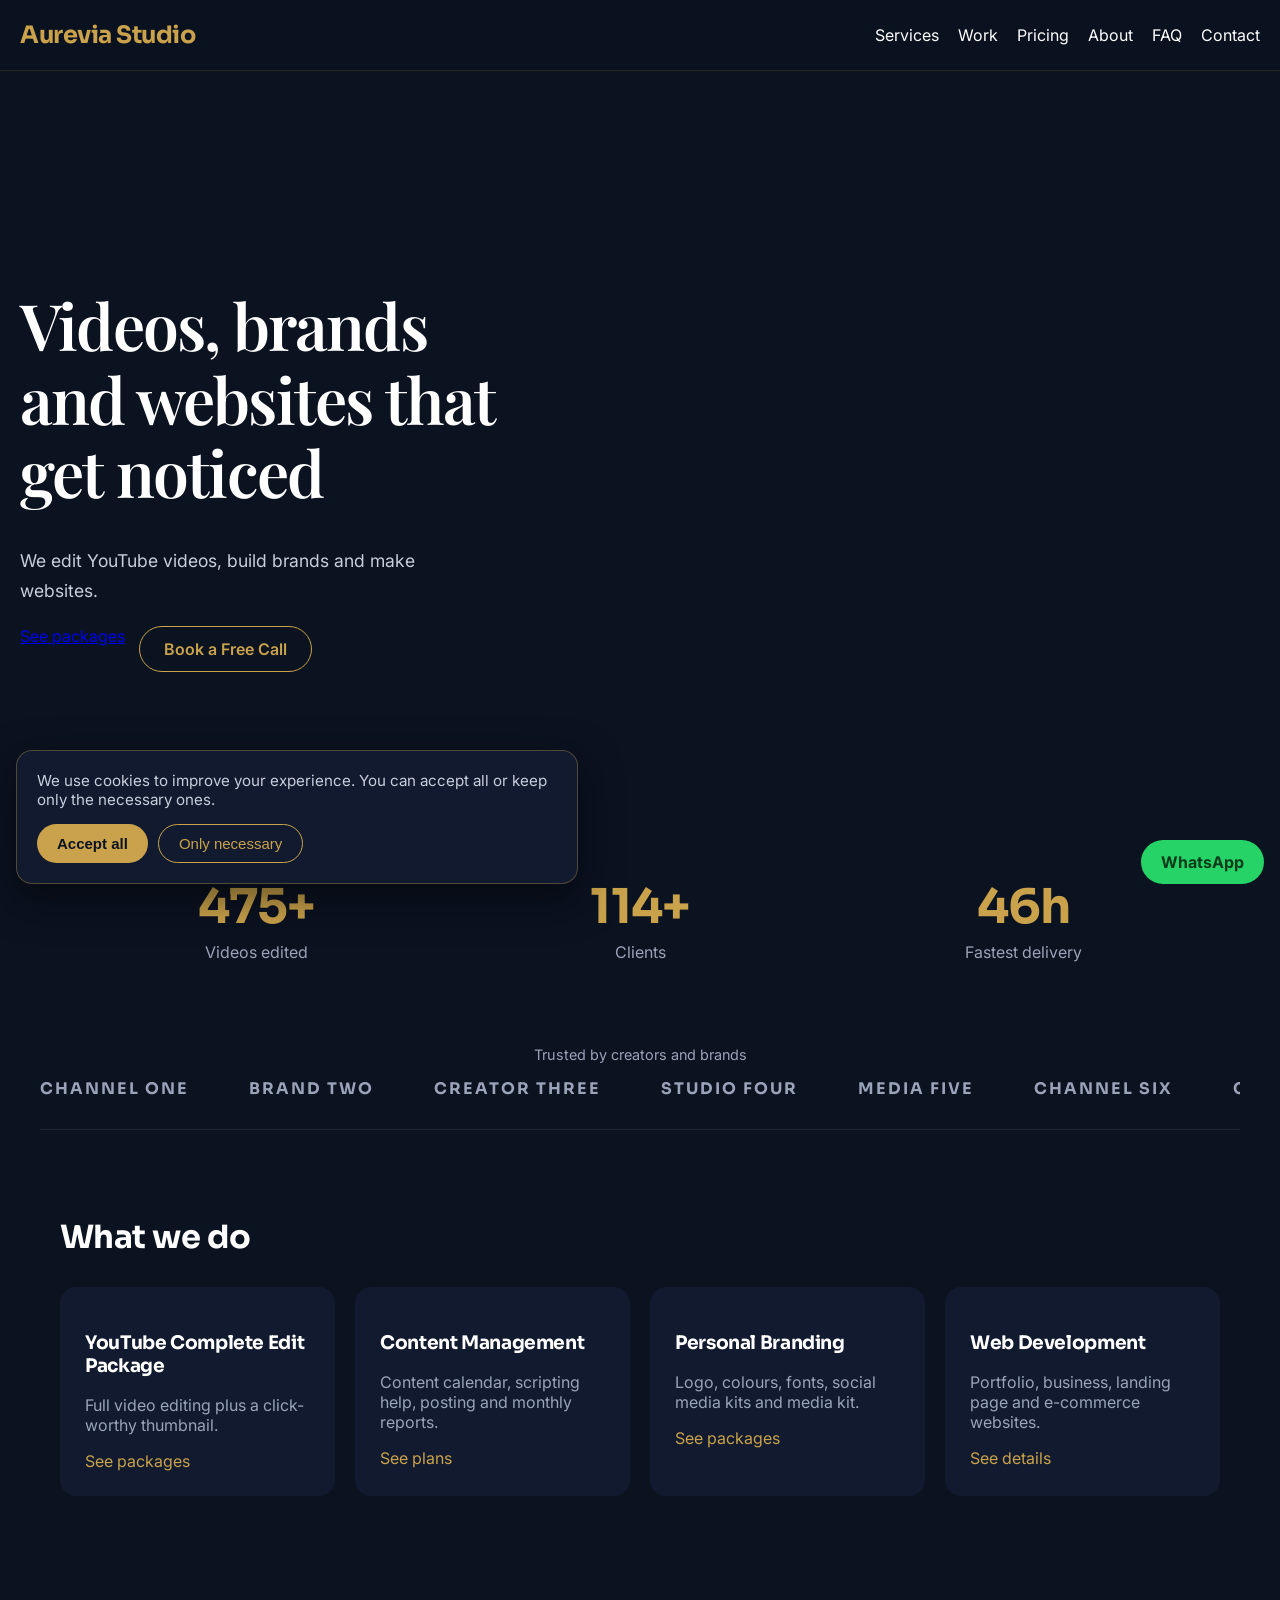
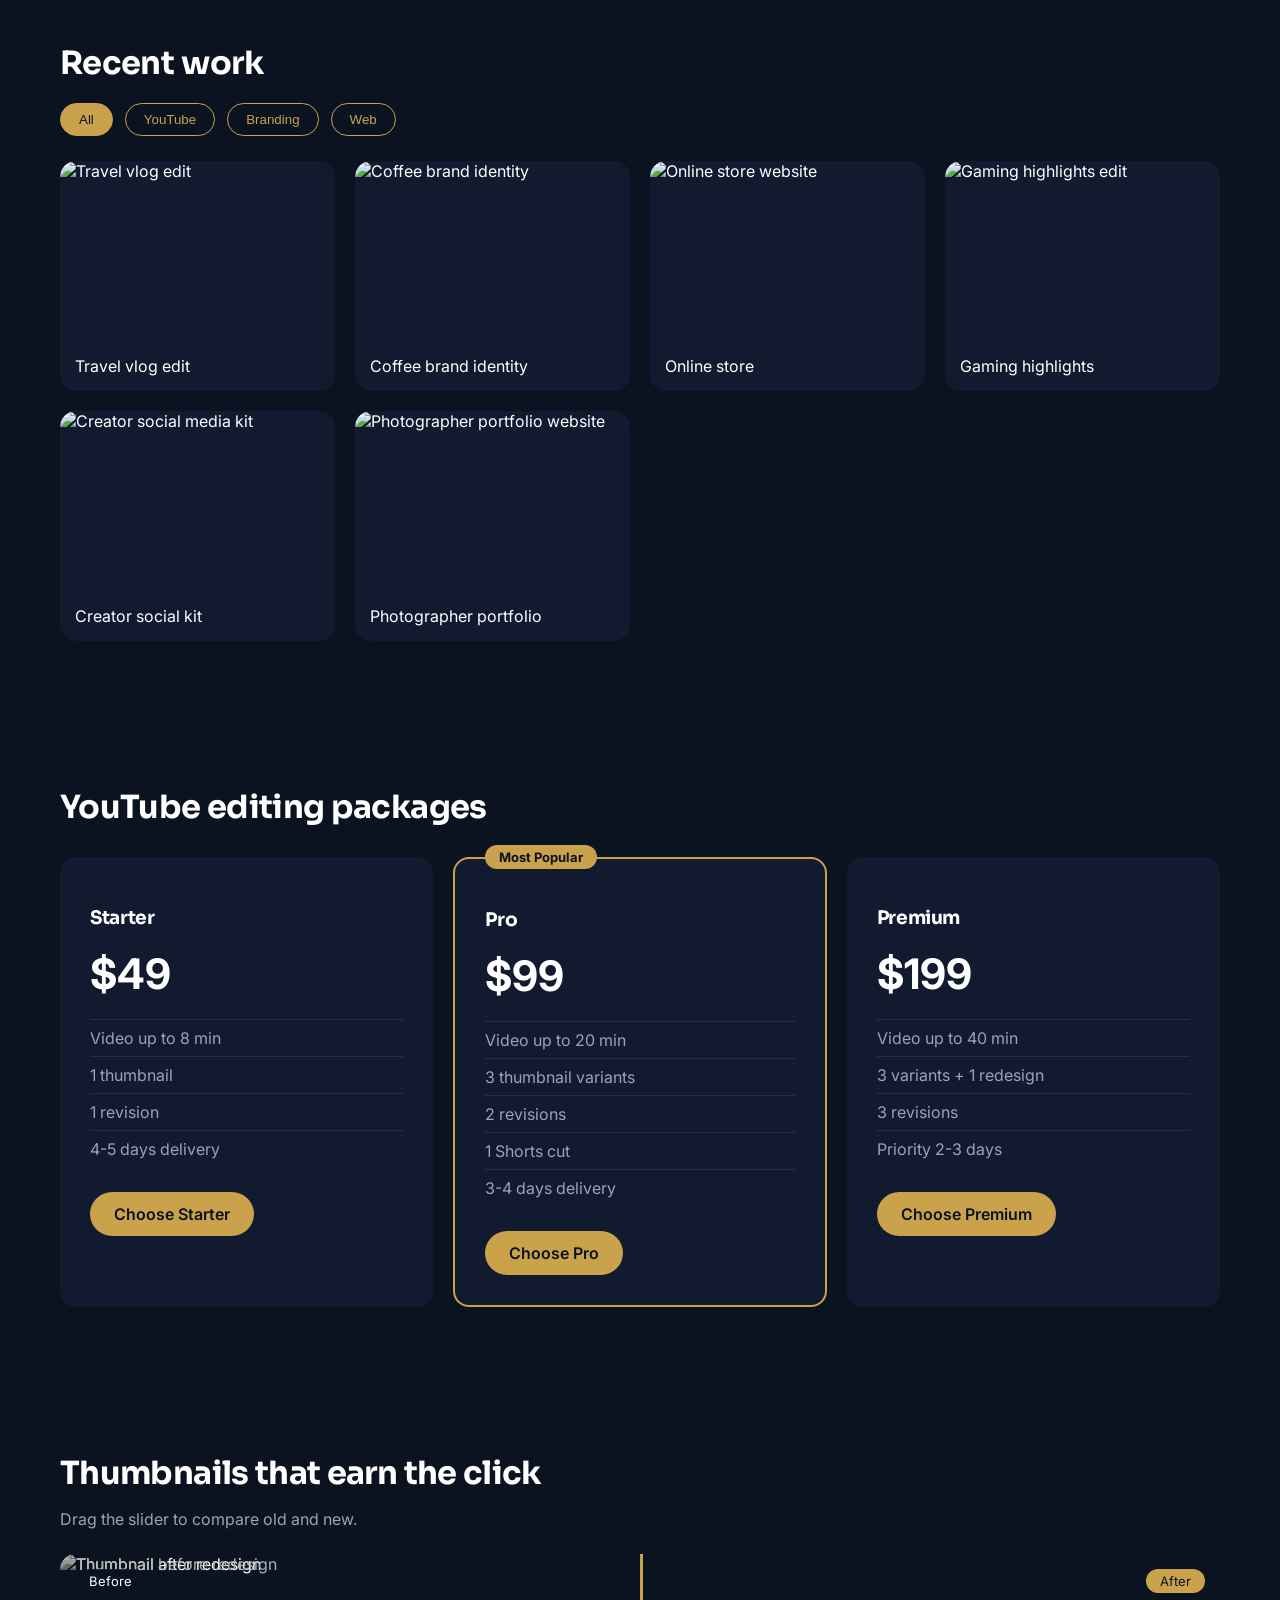
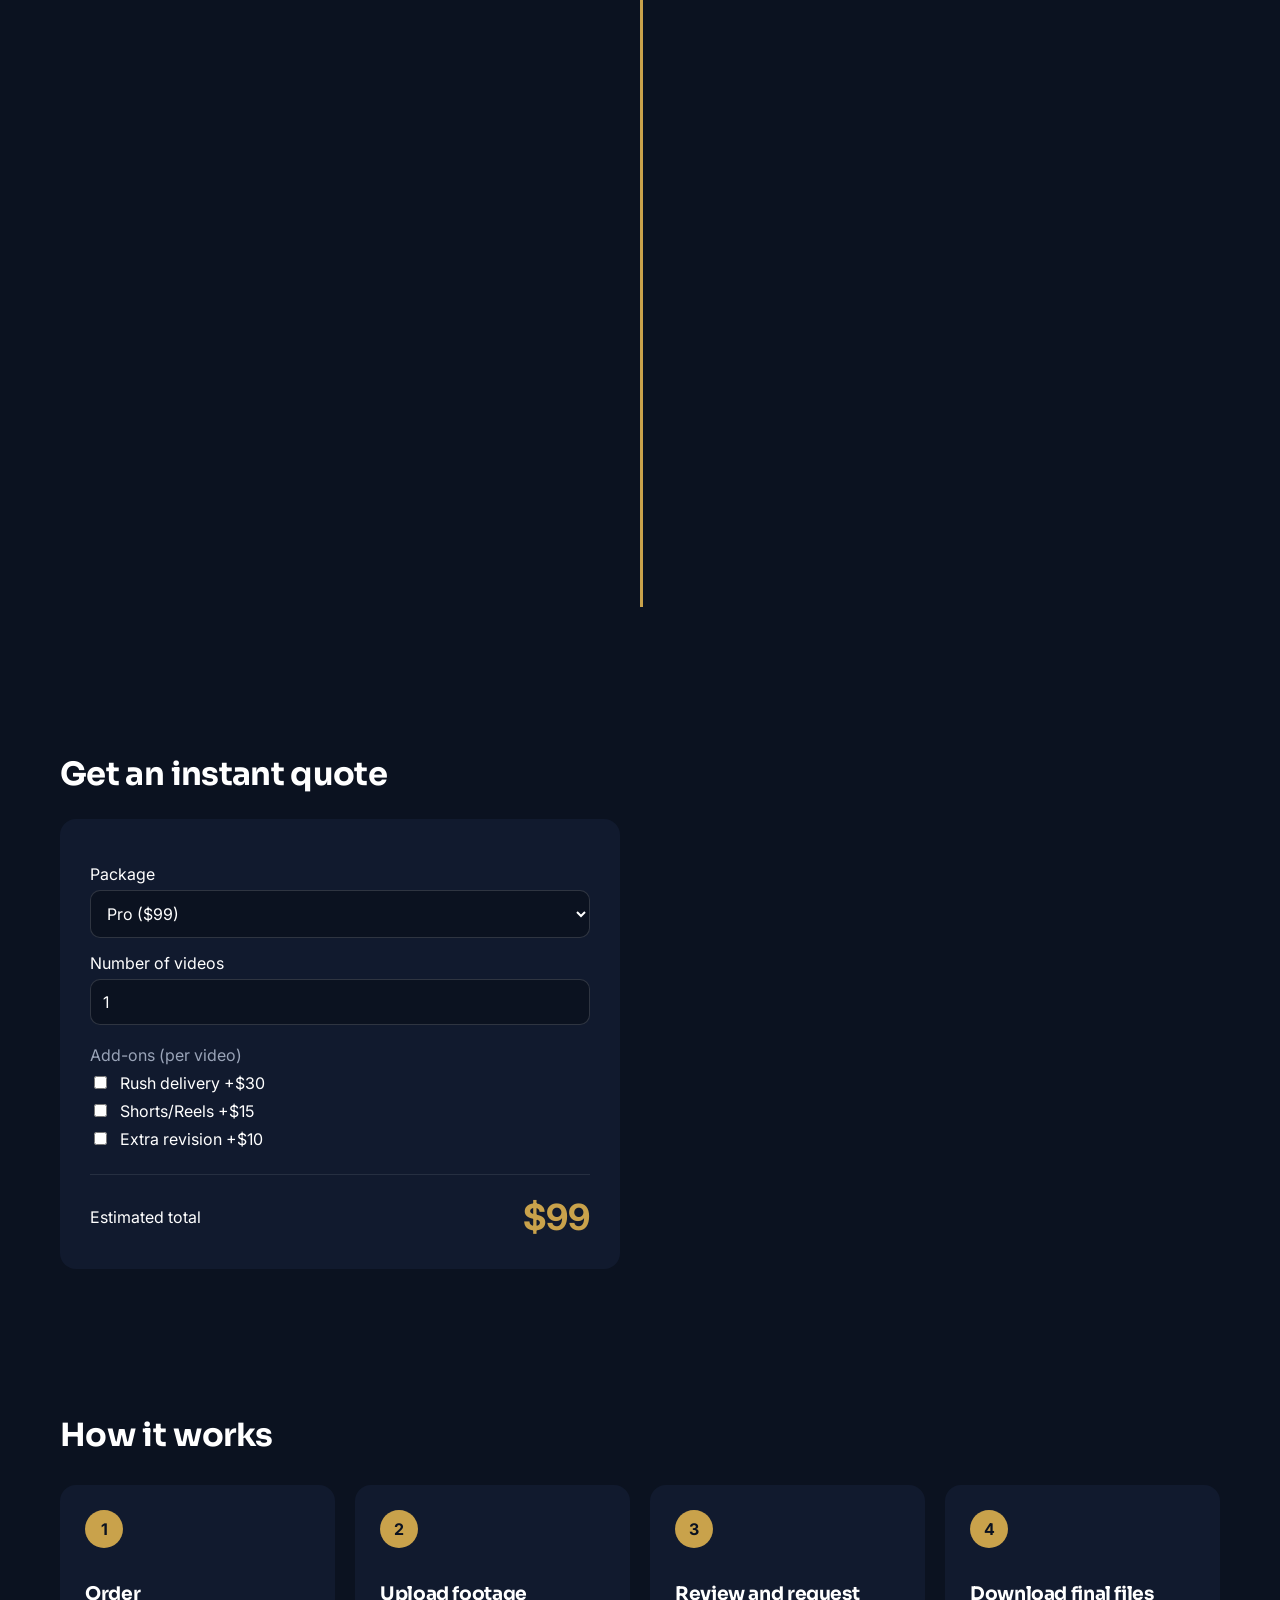
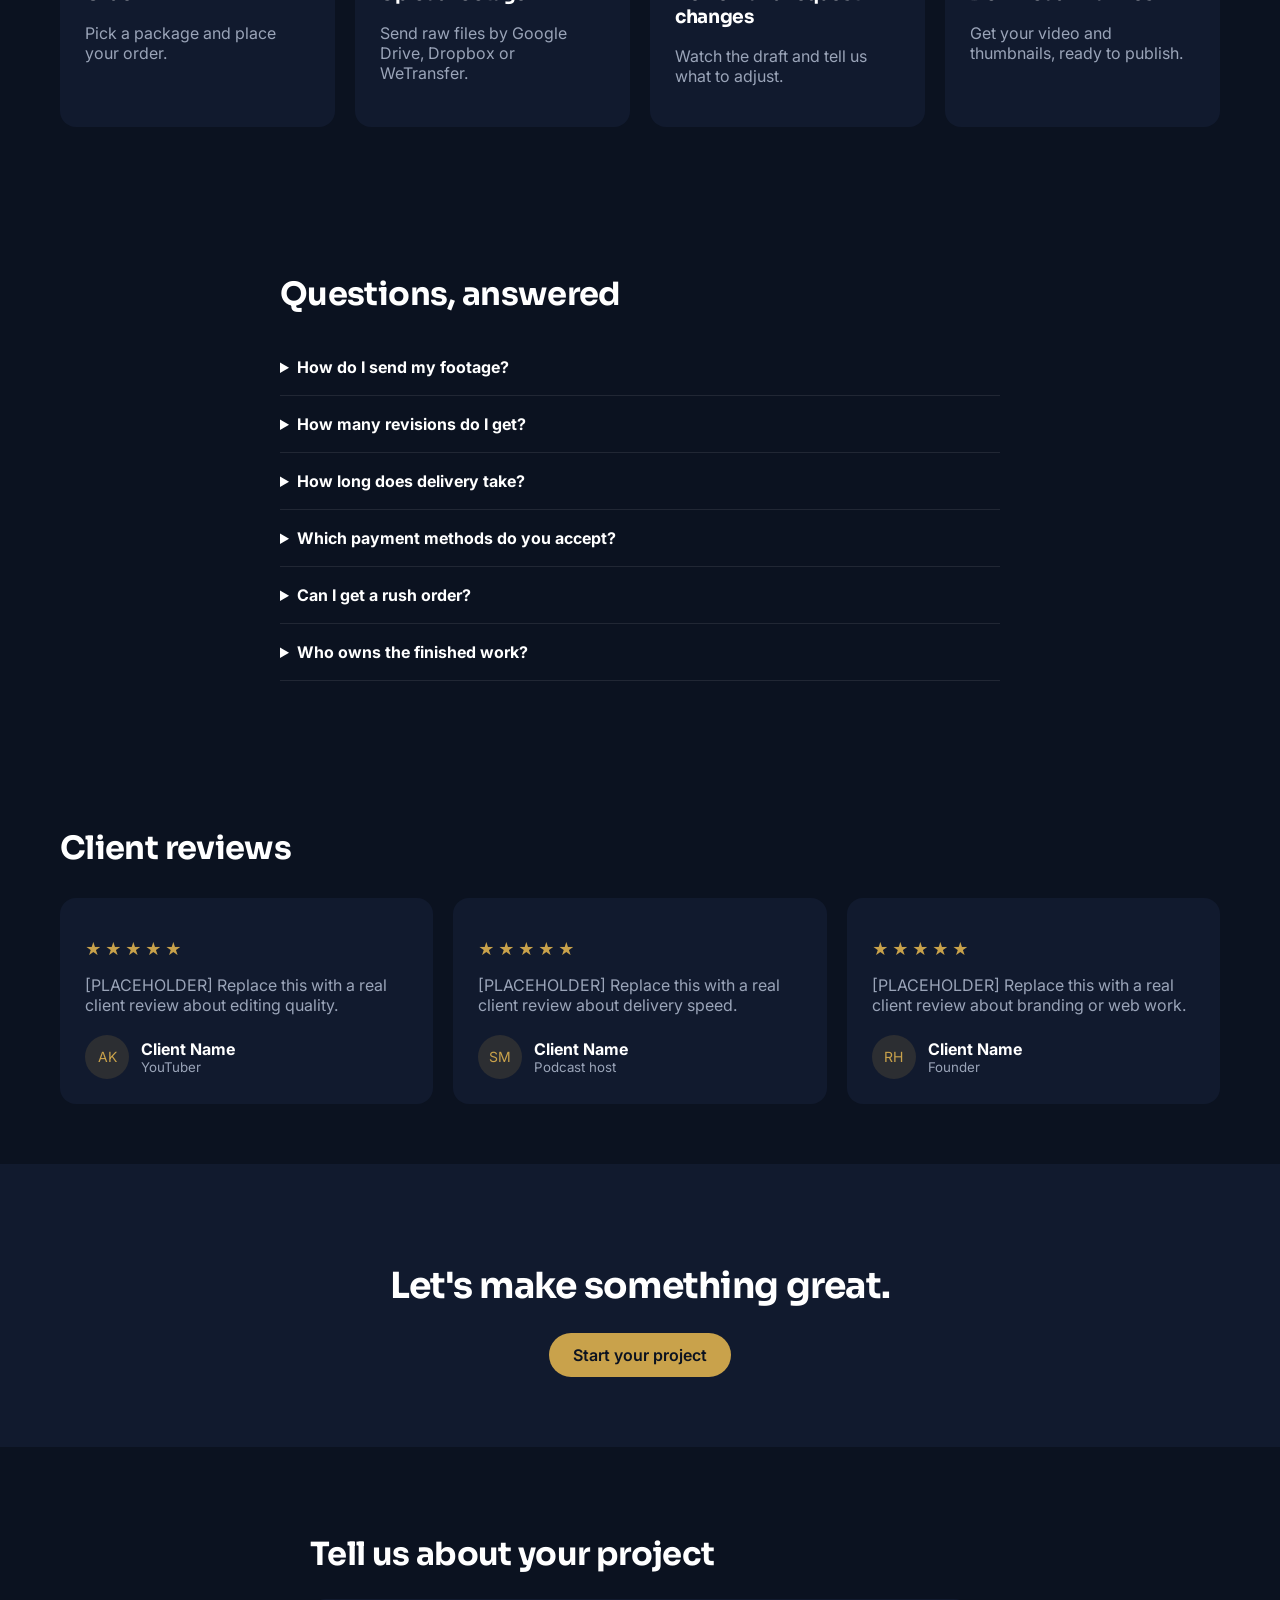
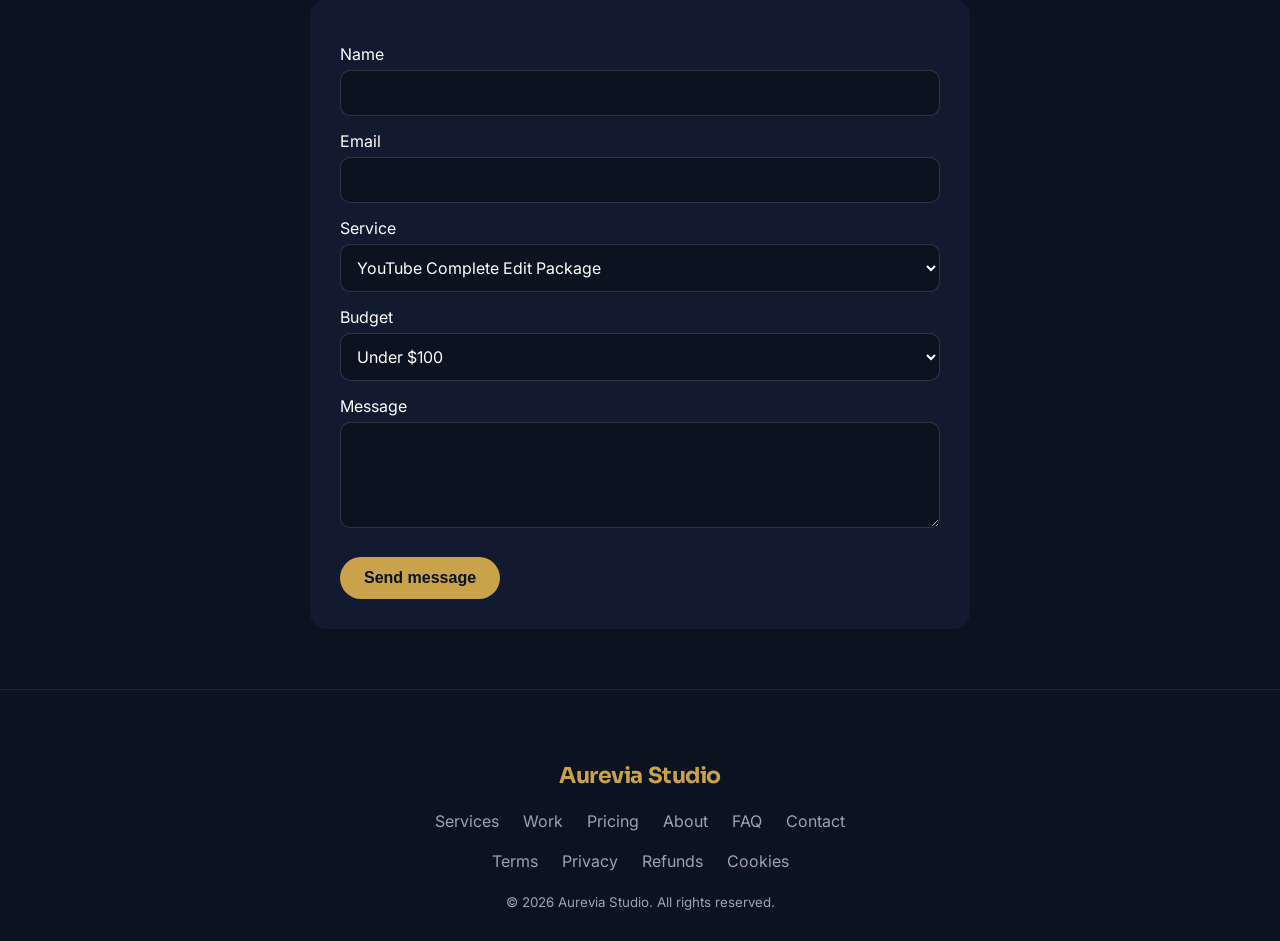
==== index.html @ 6271d629 "Initial commit: Studio website" ====
<!DOCTYPE html>
<html lang="en">
<head>
  <meta charset="UTF-8">
  <meta name="viewport" content="width=device-width, initial-scale=1">
  <title>Aurevia Studio | Creative Agency</title>
    <link rel="preconnect" href="https://fonts.googleapis.com">
  <link rel="preconnect" href="https://fonts.gstatic.com" crossorigin>
  <link href="https://fonts.googleapis.com/css2?family=Inter:wght@400;500;600&family=Sora:wght@600;700;800&display=swap" rel="stylesheet">
  <link href="https://fonts.googleapis.com/css2?family=Playfair+Display:wght@400;500;600;700&display=swap" rel="stylesheet">
  
  <link rel="stylesheet" href="style.css">
</head>

<body>
      <!-- keyboard walon ke liye: Tab dabane par nazar aata hai -->
  <a href="#main" class="skip-link">Skip to content</a>


  <header>
    <h2>Aurevia Studio</h2>

  
    <button class="menu-button" id="menu-button" aria-label="Open menu">☰</button>

    <nav id="menu">
      <a href="#services">Services</a>
      <a href="#work">Work</a>
      <a href="#pricing">Pricing</a>
      <a href="about.html">About</a>
      <a href="#faq">FAQ</a>
      <a href="#contact">Contact</a>
    </nav>
  </header>


     <section class="hero" id="main">

    <!-- REPLACE: baad mein apni showreel ka link ya videos/showreel.mp4 -->
    <video class="hero-video" autoplay muted loop playsinline preload="metadata"
           poster="https://images.unsplash.com/photo-1492691527719-9d1e07e534b4?w=1600&q=70">
      <source src="https://interactive-examples.mdn.mozilla.net/media/cc0-videos/flower.mp4" type="video/mp4">
    </video>

    <div class="hero-overlay"></div>

    <h1>Videos, brands and websites that get noticed</h1>
    <p>We edit YouTube videos, build brands and make websites.</p>

    <div class="hero-buttons">
      <a href="services/youtube-editing.html">See packages</a>
      <a href="#contact" class="button button-outline">Book a Free Call</a>
    </div>
  </section>

  <section class="stats">
    <div>
      <h3>500+</h3>
      <p>Videos edited</p>
    </div>
    <div>
      <h3>120+</h3>
      <p>Clients</p>
    </div>
    <div>
      <h3>48h</h3>
      <p>Fastest delivery</p>
    </div>
  </section>
    
  <section class="marquee-section">
    <p class="marquee-title">Trusted by creators and brands</p>
    <div class="marquee">
      <div class="marquee-track">
        <span>CHANNEL ONE</span><span>BRAND TWO</span><span>CREATOR THREE</span>
        <span>STUDIO FOUR</span><span>MEDIA FIVE</span><span>CHANNEL SIX</span>
        <span>CHANNEL ONE</span><span>BRAND TWO</span><span>CREATOR THREE</span>
        <span>STUDIO FOUR</span><span>MEDIA FIVE</span><span>CHANNEL SIX</span>
      </div>
    </div>
  </section>


    <section class="services" id="services">
    <h2>What we do</h2>
    <div class="cards">

      <div class="card">
        <h3>YouTube Complete Edit Package</h3>
        <p>Full video editing plus a click-worthy thumbnail.</p>
        <a href="#pricing">See packages</a>
      </div>

      <div class="card">
        <h3>Content Management</h3>
        <p>Content calendar, scripting help, posting and monthly reports.</p>
        <a href="services/content-management.html">See plans</a>
      </div>

      <div class="card">
        <h3>Personal Branding</h3>
        <p>Logo, colours, fonts, social media kits and media kit.</p>
        <a href="services/personal-branding.html">See packages</a>
      </div>

      <div class="card">
        <h3>Web Development</h3>
        <p>Portfolio, business, landing page and e-commerce websites.</p>
        <a href="services/web-development.html">See details</a>
      </div>

    </div>
  </section>
 
     <section class="work-section" id="work">
    <h2>Recent work</h2>

    
        <div class="filters">
      <button data-filter="all" class="active">All</button>
      <button data-filter="youtube">YouTube</button>
      <button data-filter="branding">Branding</button>
      <button data-filter="web">Web</button>
    </div>

   
    <div class="work-grid">
      <div class="work" data-cat="youtube" data-video="jNQXAC9IVRw">
        <img src="https://images.unsplash.com/photo-1488646953014-85cb44e25828?w=700&q=70" alt="Travel vlog edit">
        <p>Travel vlog edit</p>
      </div>
      <div class="work" data-cat="branding">
        <img src="https://images.unsplash.com/photo-1558655146-9f40138edfeb?w=700&q=70" alt="Coffee brand identity">
        <p>Coffee brand identity</p>
      </div>
      <div class="work" data-cat="web">
        <img src="https://images.unsplash.com/photo-1461749280684-dccba630e2f6?w=700&q=70" alt="Online store website">
        <p>Online store</p>
      </div>
      <div class="work" data-cat="youtube" data-video="jNQXAC9IVRw">
        <img src="https://images.unsplash.com/photo-1574717024653-61fd2cf4d44d?w=700&q=70" alt="Gaming highlights edit">
        <p>Gaming highlights</p>
      </div>
      <div class="work" data-cat="branding">
        <img src="https://images.unsplash.com/photo-1611162617213-7d7a39e9b1d7?w=700&q=70" alt="Creator social media kit">
        <p>Creator social kit</p>
      </div>
      <div class="work" data-cat="web">
        <img src="https://images.unsplash.com/photo-1498050108023-c5249f4df085?w=700&q=70" alt="Photographer portfolio website">
        <p>Photographer portfolio</p>
      </div>
    </div>
  </section>
   
     <section class="pricing-section" id="pricing">
    <h2>YouTube editing packages</h2>

    <div class="price-grid">

      <div class="price-card">
        <h3>Starter</h3>
        <p class="price">$49</p>
        <ul>
          <li>Video up to 8 min</li>
          <li>1 thumbnail</li>
          <li>1 revision</li>
          <li>4-5 days delivery</li>
        </ul>
        <a href="#contact" class="button">Choose Starter</a>
      </div>

      <div class="price-card popular">
        <span class="badge">Most Popular</span>
        <h3>Pro</h3>
        <p class="price">$99</p>
        <ul>
          <li>Video up to 20 min</li>
          <li>3 thumbnail variants</li>
          <li>2 revisions</li>
          <li>1 Shorts cut</li>
          <li>3-4 days delivery</li>
        </ul>
        <a href="#contact" class="button">Choose Pro</a>
      </div>

      <div class="price-card">
        <h3>Premium</h3>
        <p class="price">$199</p>
        <ul>
          <li>Video up to 40 min</li>
          <li>3 variants + 1 redesign</li>
          <li>3 revisions</li>
          <li>Priority 2-3 days</li>
        </ul>
        <a href="#contact" class="button">Choose Premium</a>
      </div>

    </div>
  </section>

  <section class="compare-section">
    <h2>Thumbnails that earn the click</h2>
    <p class="hint">Drag the slider to compare old and new.</p>

    <div class="compare" id="compare">
      
      <img class="after-img" src="https://images.unsplash.com/photo-1626785774573-4b799315345d?w=1100&q=70" alt="Thumbnail after redesign">

     
      <img class="before-img" src="https://images.unsplash.com/photo-1500530855697-b586d89ba3ee?w=1100&q=70" alt="Thumbnail before redesign">

      <span class="label label-before">Before</span>
      <span class="label label-after">After</span>

     
      <div class="line"></div>

      
      <input type="range" min="0" max="100" value="50" id="slider" aria-label="Compare before and after">
    </div>
  </section>
  
  <section class="quote-section" id="quote">
    <h2>Get an instant quote</h2>

    <div class="quote-box">

      <label>Package</label>
      <select id="package">
        <option value="49">Starter ($49)</option>
        <option value="99" selected>Pro ($99)</option>
        <option value="199">Premium ($199)</option>
      </select>

    
      <label>Number of videos</label>
      <input type="number" id="videos" min="1" max="50" value="1">

     
      <p class="addons-title">Add-ons (per video)</p>
      <label class="check"><input type="checkbox" class="addon" value="30"> Rush delivery +$30</label>
      <label class="check"><input type="checkbox" class="addon" value="15"> Shorts/Reels +$15</label>
      <label class="check"><input type="checkbox" class="addon" value="10"> Extra revision +$10</label>

     
      <div class="total">
        <span>Estimated total</span>
        <strong id="total">$99</strong>
      </div>

    </div>
  </section>
   
  <section class="steps-section">
    <h2>How it works</h2>
    <div class="steps">

      <div class="step">
        <span class="step-number">1</span>
        <h3>Order</h3>
        <p>Pick a package and place your order.</p>
      </div>

      <div class="step">
        <span class="step-number">2</span>
        <h3>Upload footage</h3>
        <p>Send raw files by Google Drive, Dropbox or WeTransfer.</p>
      </div>

      <div class="step">
        <span class="step-number">3</span>
        <h3>Review and request changes</h3>
        <p>Watch the draft and tell us what to adjust.</p>
      </div>

      <div class="step">
        <span class="step-number">4</span>
        <h3>Download final files</h3>
        <p>Get your video and thumbnails, ready to publish.</p>
      </div>

    </div>
  </section>

  
  <section class="faq-section" id="faq">
    <h2>Questions, answered</h2>

    <details>
      <summary>How do I send my footage?</summary>
      <p>After ordering you get an upload link. You can also share a Google Drive, Dropbox or WeTransfer link.</p>
    </details>

    <details>
      <summary>How many revisions do I get?</summary>
      <p>Starter includes 1, Pro 2 and Premium 3. Extra revisions are $10 each.</p>
    </details>

    <details>
      <summary>How long does delivery take?</summary>
      <p>Starter 4-5 days, Pro 3-4 days, Premium 2-3 days. Rush orders can be ready in 48 hours.</p>
    </details>

    <details>
      <summary>Which payment methods do you accept?</summary>
      <p>[PLACEHOLDER] Write your payment methods here, for example bank transfer, PayPal or card.</p>
    </details>

    <details>
      <summary>Can I get a rush order?</summary>
      <p>Yes. Add Rush delivery (+$30 per video) in the quote calculator.</p>
    </details>

    <details>
      <summary>Who owns the finished work?</summary>
      <p>You do. Once payment is complete, all final files are yours to use and publish.</p>
    </details>
  </section>
   
  <section class="reviews-section">
    <h2>Client reviews</h2>
    <div class="reviews">

      <div class="review">
        <p class="stars">★★★★★</p>
        <p>[PLACEHOLDER] Replace this with a real client review about editing quality.</p>
        <div class="person">
          <span class="avatar">AK</span>
          <div>
            <strong>Client Name</strong>
            <small>YouTuber</small>
          </div>
        </div>
      </div>

      <div class="review">
        <p class="stars">★★★★★</p>
        <p>[PLACEHOLDER] Replace this with a real client review about delivery speed.</p>
        <div class="person">
          <span class="avatar">SM</span>
          <div>
            <strong>Client Name</strong>
            <small>Podcast host</small>
          </div>
        </div>
      </div>

      <div class="review">
        <p class="stars">★★★★★</p>
        <p>[PLACEHOLDER] Replace this with a real client review about branding or web work.</p>
        <div class="person">
          <span class="avatar">RH</span>
          <div>
            <strong>Client Name</strong>
            <small>Founder</small>
          </div>
        </div>
      </div>

    </div>
  </section>


  <section class="cta-band">
    <h2>Let's make something great.</h2>
    <a href="#contact" class="button">Start your project</a>
  </section>
    <!-- CONTACT FORM -->
  <section class="contact-section" id="contact">
    <h2>Tell us about your project</h2>

    <form class="contact-form" id="contact-form">

      <label>Name</label>
      <input type="text" required>

      <label>Email</label>
      <input type="email" required>

      <label>Service</label>
      <select>
        <option>YouTube Complete Edit Package</option>
        <option>Content Management</option>
        <option>Personal Branding</option>
        <option>Web Development</option>
      </select>

      <label>Budget</label>
      <select>
        <option>Under $100</option>
        <option>$100 - $500</option>
        <option>$500 - $1,500</option>
        <option>$1,500+</option>
      </select>

      <label>Message</label>
      <textarea rows="4" required></textarea>

      <button type="submit" class="button">Send message</button>

      
      <p class="success" id="success" hidden>Thanks! Your message is sent. We reply within 24 hours.</p>
    </form>
  </section>

  <!-- FOOTER -->
  <footer class="footer">
    <h3>Aurevia Studio</h3>
    <nav>
      <a href="#services">Services</a>
      <a href="#work">Work</a>
      <a href="#pricing">Pricing</a>
      <a href="about.html">About</a>
      <a href="#faq">FAQ</a>
      <a href="#contact">Contact</a>
    </nav>
        <nav>
      <a href="terms.html">Terms</a>
      <a href="privacy.html">Privacy</a>
      <a href="refund-policy.html">Refunds</a>
      <a href="cookie-policy.html">Cookies</a>
    </nav>
    <small>© 2026 Aurevia Studio. All rights reserved.</small>
  </footer>

  
  <a class="whatsapp" href="https://wa.me/92XXXXXXXXXX?text=Hi!%20I%20want%20to%20know%20more%20about%20your%20services." target="_blank">WhatsApp</a>
   
  <div class="cookie-banner" id="cookie-banner" hidden>
    <p>We use cookies to improve your experience. You can accept all or keep only the necessary ones.</p>
    <div class="cookie-buttons">
      <button class="button" id="cookie-accept">Accept all</button>
      <button class="cookie-necessary" id="cookie-necessary">Only necessary</button>
    </div>
  </div>
    
  <div class="lightbox" id="lightbox" hidden>
    <button class="lightbox-close" id="lightbox-close" aria-label="Close video">✕</button>
    <div class="lightbox-box">
      <iframe id="lightbox-frame" src="" title="Video player" allow="autoplay; encrypted-media; fullscreen" allowfullscreen></iframe>
    </div>
  </div>
    <!-- phone ka neeche wala bar -->
  <nav class="mobile-bar" aria-label="Quick actions">
    <a href="#quote" class="mobile-order">Order</a>
    <a href="https://wa.me/92XXXXXXXXXX" target="_blank">WhatsApp</a>
    <button type="button" id="bar-menu">Menu</button>
  </nav>
    <script src="script.js"></script>
</body>
</html>
---- style.css ----
body {
  background-color: #0B1220;   
  color: white;             
  font-family: 'Inter', Arial, sans-serif;
  margin: 0;
}


header {
  display: flex;
  justify-content: space-between;
  align-items: center;
  flex-wrap: wrap;
  padding: 20px;
  position: sticky;
  top: 0;
  z-index: 100;
  background: rgba(11, 18, 32, 0.92);
  backdrop-filter: blur(12px);
  -webkit-backdrop-filter: blur(12px);
  border-bottom: 1px solid rgba(201, 162, 75, 0.15);
}


header h2 {
  color: #C9A24B; 
  margin: 0;
}


nav a {
  color: white;
  text-decoration: none;  
  margin-left: 15px;
}



.button {
  display: inline-block;
  background-color: #C9A24B;
  color: #0B1220;
  padding: 12px 24px;
  border-radius: 30px;
  text-decoration: none;
  font-weight: 600;
  transition: box-shadow 0.25s, transform 0.25s;
}

.button:hover {
  box-shadow: 0 0 28px rgba(201, 162, 75, 0.55);
  transform: translateY(-2px);
}

.stats {
  display: flex;
  justify-content: space-around;  
  text-align: center;
  padding: 40px 20px;
}

.stats h3 {
  color: #C9A24B;
  font-size: clamp(2rem, 6vw, 3rem);
  margin: 0;
}

.stats p {
  color: #9AA4B8;  
  margin: 5px 0 0 0;
}


.services {
  padding: 60px 20px;
}

.services h2 {
  font-size: 32px;
  margin-bottom: 30px;
}


.cards {
  display: flex;
  flex-wrap: wrap;
  gap: 20px;
}


.card {
  background-color: #111A2E;  
  padding: 25px;
  border-radius: 16px;       
  flex: 1;            
  min-width: 220px;      
}

.card p {
  color: #9AA4B8;
}

.card a {
  color: #C9A24B;
  text-decoration: none;
}



.work-section {
  padding: 60px 20px;
}

.work-section h2 {
  font-size: 32px;
  margin-bottom: 20px;
}


.filters {
  margin-bottom: 25px;
}

.filters button {
  background: none;
  border: 1px solid #C9A24B;   
  color: #C9A24B;
  padding: 8px 18px;
  border-radius: 30px;
  margin-right: 8px;
  cursor: pointer;
  transition: background-color 0.2s, color 0.2s;
}

.filters button:hover,
.filters button.active {
  background-color: #C9A24B;
  color: #0B1220;
}


.work-grid {
  display: grid;
  grid-template-columns: repeat(auto-fit, minmax(260px, 1fr));
  gap: 20px;
}


.work {
  background-color: #111A2E;
  border-radius: 16px;
  overflow: hidden; 
}

.work img {
  width: 100%;
  height: 180px;
  object-fit: cover; 
  display: block;
}

.work p {
  padding: 15px;
  margin: 0;
}

.pricing-section {
  padding: 60px 20px;
}

.pricing-section h2 {
  font-size: 32px;
  margin-bottom: 30px;
}


.price-grid {
  display: grid;
  grid-template-columns: repeat(auto-fit, minmax(240px, 1fr));
  gap: 20px;
}


.price-card {
  background-color: #111A2E;
  padding: 30px;
  border-radius: 16px;
  position: relative;  
}


.popular {
  border: 2px solid #C9A24B;
}


.badge {
  position: absolute;
  top: -14px;
  left: 30px;
  background-color: #C9A24B;
  color: #0B1220;
  padding: 4px 14px;
  border-radius: 30px;
  font-size: 13px;
  font-weight: bold;
}


.price {
  font-size: 42px;
  font-weight: bold;
  margin: 10px 0 20px 0;
}


.price-card ul {
  list-style: none;
  padding: 0;
  margin: 0 0 25px 0;
  color: #9AA4B8;
}

.price-card li {
  padding: 8px 0;
  border-top: 1px solid rgba(255, 255, 255, 0.09);
}

.compare-section {
  padding: 60px 20px;
}

.compare-section h2 {
  font-size: 32px;
  margin-bottom: 10px;
}

.hint {
  color: #9AA4B8;
  margin-bottom: 25px;
}


.compare {
  --pos: 50%;                
  position: relative;
  aspect-ratio: 16 / 9;   
  border-radius: 16px;
  overflow: hidden;
}


.compare img {
  position: absolute;
  top: 0;
  left: 0;
  width: 100%;
  height: 100%;
  object-fit: cover;
}


.before-img {
  filter: grayscale(1) brightness(0.7);
  clip-path: inset(0 calc(100% - var(--pos)) 0 0);
}


.line {
  position: absolute;
  top: 0;
  bottom: 0;
  left: var(--pos);
  width: 3px;
  background-color: #C9A24B;
  pointer-events: none;   
}


.label {
  position: absolute;
  top: 15px;
  padding: 4px 14px;
  border-radius: 30px;
  font-size: 13px;
  background-color: rgba(11, 18, 32, 0.8);
}

.label-before { left: 15px; }
.label-after  { right: 15px; background-color: #C9A24B; color: #0B1220; }


.compare input {
  position: absolute;
  top: 0;
  left: 0;
  width: 100%;
  height: 100%;
  opacity: 0;
  cursor: ew-resize;
  margin: 0;
}

.quote-section {
  padding: 60px 20px;
}

.quote-section h2 {
  font-size: 32px;
  margin-bottom: 25px;
}


.quote-box {
  background-color: #111A2E;
  padding: 30px;
  border-radius: 16px;
  max-width: 500px;
}

.quote-box label {
  display: block;
  margin: 15px 0 6px 0;
}


.quote-box select,
.quote-box input[type="number"] {
  font-family: inherit;
  width: 100%;
  padding: 12px;
  border-radius: 10px;
  border: 1px solid rgba(255, 255, 255, 0.15);
  background-color: #0B1220;
  color: white;
  font-size: 16px;
}

.addons-title {
  margin: 20px 0 5px 0;
  color: #9AA4B8;
}


.quote-box .check {
  display: flex;      
  align-items: center;
  gap: 10px;
  margin: 8px 0;
  cursor: pointer;
}


.total {
  display: flex;
  justify-content: space-between;
  align-items: center;
  margin-top: 25px;
  padding-top: 20px;
  border-top: 1px solid rgba(255, 255, 255, 0.09);
}

.total strong {
  font-size: 36px;
  color: #C9A24B;
}

.steps-section {
  padding: 60px 20px;
}

.steps-section h2 {
  font-size: 32px;
  margin-bottom: 30px;
}


.steps {
  display: grid;
  grid-template-columns: repeat(auto-fit, minmax(220px, 1fr));
  gap: 20px;
}

.step {
  background-color: #111A2E;
  padding: 25px;
  border-radius: 16px;
}


.step-number {
  display: inline-block;
  width: 38px;
  height: 38px;
  line-height: 38px;     
  text-align: center;
  border-radius: 50%;    
  background-color: #C9A24B;
  color: #0B1220;
  font-weight: bold;
  margin-bottom: 15px;
}

.step p {
  color: #9AA4B8;
}


.faq-section {
  padding: 60px 20px;
}

.faq-section h2 {
  font-size: 32px;
  margin-bottom: 25px;
}


details {
  border-bottom: 1px solid rgba(255, 255, 255, 0.09);
  padding: 18px 0;
}


summary {
  cursor: pointer;
  font-weight: bold;
}


details p {
  color: #9AA4B8;
  margin-top: 10px;
}

.reviews-section {
  padding: 60px 20px;
}

.reviews-section h2 {
  font-size: 32px;
  margin-bottom: 30px;
}


.reviews {
  display: grid;
  grid-template-columns: repeat(auto-fit, minmax(260px, 1fr));
  gap: 20px;
}

.review {
  background-color: #111A2E;
  padding: 25px;
  border-radius: 16px;
}

.review p {
  color: #9AA4B8;
}

/* sunehre sitare */
.review .stars {
  color: #C9A24B;
  letter-spacing: 3px;
  margin-bottom: 10px;
}


.person {
  display: flex;
  align-items: center;
  gap: 12px;
  margin-top: 20px;
}

.person small {
  display: block;
  color: #9AA4B8;
}


.avatar {
  display: inline-block;
  width: 44px;
  height: 44px;
  line-height: 44px;
  text-align: center;
  border-radius: 50%;
  background-color: rgba(201, 162, 75, 0.15);
  color: #C9A24B;
  font-size: 14px;
}


.cta-band {
  padding: 70px 20px;
  text-align: center;
  background-color: #111A2E;
}

.cta-band h2 {
  font-size: 36px;
  margin-bottom: 25px;
}

.contact-section {
  padding: 60px 20px;
}

.contact-section h2 {
  font-size: 32px;
  margin-bottom: 25px;
}


.contact-form {
  background-color: #111A2E;
  padding: 30px;
  border-radius: 16px;
}

.contact-form label {
  display: block;
  margin: 15px 0 6px 0;
}


.contact-form input,
.contact-form select,
.contact-form textarea {
  width: 100%;
  padding: 12px;
  border-radius: 10px;
  border: 1px solid rgba(255, 255, 255, 0.15);
  background-color: #0B1220;
  color: white;
  font-size: 16px;
  font-family: inherit;
}


.contact-form .button {
  margin-top: 25px;
  border: none;
  cursor: pointer;
  font-size: 16px;
}

.success {
  margin-top: 15px;
  color: #C9A24B;
  font-weight: bold;
}


.footer {
  padding: 50px 20px 30px 20px;
  text-align: center;
  border-top: 1px solid rgba(255, 255, 255, 0.09);
}

.footer h3 {
  color: #C9A24B;
  font-size: 22px;
}

.footer nav {
  margin: 20px 0;
}

.footer nav a {
  color: #9AA4B8;
  text-decoration: none;
  margin: 0 10px;
}

.footer small {
  color: #9AA4B8;
}


.whatsapp {
  position: fixed;       
  right: 16px;
  bottom: 16px;
  background-color: #25D366;
  color: #073b1c;
  font-weight: bold;
  padding: 12px 20px;
  border-radius: 30px;
  text-decoration: none;
}

html {
  scroll-behavior: smooth;
}




section {
  scroll-margin-top: 70px;
  max-width: 1200px;
  margin-left: auto;
  margin-right: auto;
  box-sizing: border-box;
}

/* these two stay full width */
.hero,
.cta-band {
  max-width: none;
}

.faq-section {
  max-width: 760px;
}

.contact-section {
  max-width: 700px;
}

/* form fields include their padding in their width */
.contact-form input,
.contact-form select,
.contact-form textarea,
.quote-box select,
.quote-box input[type="number"] {
  box-sizing: border-box;
}

.menu-button {
  display: none;
  background: none;
  border: 1px solid #C9A24B;
  color: #C9A24B;
  font-size: 22px;
  padding: 4px 12px;
  border-radius: 10px;
  cursor: pointer;
}

@media (max-width: 700px) {
  .menu-button {
    display: block;
  }

  header nav {
    display: none;
    width: 100%;
    flex-direction: column;
    padding-top: 10px;
  }

  header nav.open {
    display: flex;
  }

  header nav a {
    margin: 0;
    padding: 12px 0;
    border-top: 1px solid rgba(255, 255, 255, 0.09);
  }


  .stats {
    flex-direction: column;
    gap: 25px;
  }
}

h1, h2, h3, header h2 {
  font-family: 'Sora', Arial, sans-serif;
  letter-spacing: -0.02em; 
}


.hero {
  min-height: 85vh;          
  display: flex;
  flex-direction: column;     
  justify-content: center;     
  align-items: flex-start;   
  padding: 80px 20px;


  background:
    linear-gradient(90deg, rgba(11, 18, 32, 0.95), rgba(11, 18, 32, 0.55)),
    url("https://images.unsplash.com/photo-1492691527719-9d1e07e534b4?w=1600&q=70") center / cover,
    #0B1220;
}

.hero h1 {
    font-family: 'Playfair Display', serif;
    font-weight: 600;
    font-size: clamp(2.5rem, 5vw, 4rem);
    
    line-height: 1.15;
    letter-spacing: -1.8px;
    max-width: 13ch;
    margin-bottom: 20px;
}

.hero p {
    font-size: 1.1rem;
    line-height: 1.7;
    max-width: 42ch;
    color: #C7CEDD;
    margin-bottom: 20px;
}



.card, .price-card, .work, .step, .review {
  transition: transform 0.25s, box-shadow 0.25s;
}

.card:hover, .price-card:hover, .work:hover, .step:hover, .review:hover {
  transform: translateY(-6px);
  box-shadow: 0 14px 40px rgba(0, 0, 0, 0.35);
}



.fade-in {
    opacity: 0;
    transform: translateY(20px);
    transition: opacity 0.7s ease, transform 0.7s ease;
}

.fade-in.visible {
    opacity: 1;
    transform: translateY(0);
}


@media (prefers-reduced-motion: reduce) {
    .fade-in,
    .button,
    .filters button,
    .card, .price-card, .work, .step, .review {
        transition: none;
    }

    html {
        scroll-behavior: auto;
    }
}
/* ===== SKIP LINK: shuru mein screen ke bahar, Tab dabane par nazar aaye ===== */
.skip-link {
  position: absolute;
  left: 16px;
  top: -60px;               /* upar chhupa hua */
  background-color: #C9A24B;
  color: #0B1220;
  padding: 10px 18px;
  border-radius: 10px;
  font-weight: 600;
  text-decoration: none;
  z-index: 300;
}

.skip-link:focus {
  top: 16px;                /* focus milne par neeche aa jata hai */
}

/* ===== KEYBOARD FOCUS: Tab dabane par gold kinara ===== */
a:focus-visible,
button:focus-visible,
input:focus-visible,
select:focus-visible,
textarea:focus-visible,
summary:focus-visible {
  outline: 2px solid #C9A24B;
  outline-offset: 3px;
}

/* ===== COOKIE BANNER: neeche baayen kone mein ===== */
.cookie-banner {
  position: fixed;
  left: 16px;
  bottom: 16px;
  right: 16px;
  max-width: 520px;
  background-color: #111A2E;
  border: 1px solid rgba(201, 162, 75, 0.35);
  border-radius: 16px;
  padding: 20px;
  box-shadow: 0 14px 40px rgba(0, 0, 0, 0.5);
  z-index: 200;
}

/* hidden likha ho to display:flex ke bawajood chhupa rahe */
.cookie-banner[hidden] {
  display: none;
}

.cookie-banner p {
  margin: 0 0 15px 0;
  color: #C7CEDD;
  font-size: 0.95rem;
}

.cookie-buttons {
  display: flex;
  flex-wrap: wrap;
  gap: 10px;
}

.cookie-buttons .button {
  border: none;
  cursor: pointer;
  font-size: 15px;
  padding: 10px 20px;
}

/* "Only necessary" button: sirf kinara */
.cookie-necessary {
  background: none;
  border: 1px solid #C9A24B;
  color: #C9A24B;
  padding: 10px 20px;
  border-radius: 30px;
  font-size: 15px;
  cursor: pointer;
}
/* ===== MARQUEE ===== */
.marquee-section {
  padding: 30px 0;
  text-align: center;
  border-bottom: 1px solid rgba(255, 255, 255, 0.09);
}

.marquee-title {
  color: #9AA4B8;
  font-size: 0.9rem;
  margin-bottom: 15px;
}

.marquee {
  overflow: hidden;          /* bahar nikalne wali cheez chhupa do */
}

.marquee-track {
  display: flex;
  width: max-content;        /* poori lambai, taake line toote nahi */
  gap: 60px;
  animation: scroll-left 30s linear infinite;   /* 30 second mein ek chakkar */
}

.marquee-track span {
  color: #9AA4B8;
  font-family: 'Sora', Arial, sans-serif;
  font-weight: 700;
  letter-spacing: 2px;
  white-space: nowrap;
}

/* mouse upar le jayein to ruk jaye */
.marquee:hover .marquee-track {
  animation-play-state: paused;
}

/* aadhi lambai tak chalo (yahan tak copy wali list shuru hoti hai), phir shuru */
@keyframes scroll-left {
  from { transform: translateX(0); }
  to   { transform: translateX(calc(-50% - 30px)); }
}

@media (prefers-reduced-motion: reduce) {
  .marquee-track { animation: none; }
}

/* ===== LIGHTBOX ===== */
.work[data-video] {
  cursor: pointer;           /* haath ka nishan */
}

.lightbox {
  position: fixed;
  inset: 0;                  /* poori screen */
  background-color: rgba(5, 9, 18, 0.9);
  display: flex;
  align-items: center;
  justify-content: center;
  z-index: 400;
  padding: 20px;
}

.lightbox[hidden] {
  display: none;
}

.lightbox-box {
  width: min(900px, 100%);
  aspect-ratio: 16 / 9;
}

.lightbox-box iframe {
  width: 100%;
  height: 100%;
  border: 0;
  border-radius: 16px;
}

.lightbox-close {
  position: absolute;
  top: 20px;
  right: 20px;
  width: 44px;
  height: 44px;
  border-radius: 50%;
  border: 1px solid #C9A24B;
  background: none;
  color: #C9A24B;
  font-size: 20px;
  cursor: pointer;
}
/* ===== HERO VIDEO ===== */
.hero { position: relative; overflow: hidden; }

.hero-video {
  position: absolute;
  inset: 0;
  width: 100%;
  height: 100%;
  object-fit: cover;
  z-index: 0;
}

/* dark parda video ke upar */
.hero-overlay {
  position: absolute;
  inset: 0;
  background: linear-gradient(90deg, rgba(11, 18, 32, 0.92), rgba(11, 18, 32, 0.45));
  z-index: 1;
}

/* text parde ke upar rahe */
.hero h1, .hero p, .hero-buttons { position: relative; z-index: 2; }

@media (prefers-reduced-motion: reduce) { .hero-video { display: none; } }

/* ===== HERO KE DO BUTTONS ===== */
.hero-buttons { display: flex; flex-wrap: wrap; gap: 14px; }

.button-outline {
  background: none;
  border: 1px solid #C9A24B;
  color: #C9A24B;
}
.button-outline:hover { background-color: #C9A24B; color: #0B1220; }

/* ===== PHONE KA NEECHE WALA BAR ===== */
.mobile-bar { display: none; }   /* computer par chhupa */

@media (max-width: 700px) {
  .mobile-bar {
    display: flex;
    gap: 10px;
    position: fixed;
    left: 0; right: 0; bottom: 0;
    z-index: 150;
    padding: 10px 12px calc(10px + env(safe-area-inset-bottom));
    background-color: rgba(11, 18, 32, 0.95);
    backdrop-filter: blur(12px);
    -webkit-backdrop-filter: blur(12px);
    border-top: 1px solid rgba(201, 162, 75, 0.25);
  }

  .mobile-bar a, .mobile-bar button {
    flex: 1;
    text-align: center;
    padding: 12px 0;
    border-radius: 30px;
    border: 1px solid #C9A24B;
    background: none;
    color: #C9A24B;
    font: inherit;
    font-weight: 600;
    text-decoration: none;
    cursor: pointer;
  }

  .mobile-bar .mobile-order { background-color: #C9A24B; color: #0B1220; }

  .whatsapp { display: none; }               /* bar mein WhatsApp hai */
  body { padding-bottom: 76px; }             /* footer chhup na jaye */
  .cookie-banner { bottom: 88px; }           /* banner bar ke upar */
}
/* ===== ALAG PAGES: sheersh hissa aur chhote sections ===== */
.page-hero {
  padding: 80px 20px 40px 20px;
}

.page-hero h1 {
  font-size: clamp(2.2rem, 6vw, 3.8rem);
  max-width: 18ch;
  margin: 10px 0 15px 0;
}

.eyebrow {
  color: #C9A24B;
  font-weight: 600;
  margin: 0;
}

.page-lead {
  color: #C7CEDD;
  max-width: 55ch;
  margin-bottom: 25px;
}

.addons-section,
.niche-section,
.policy-section {
  padding: 40px 20px;
}

.addons-section h2,
.niche-section h2,
.policy-section h2 {
  font-size: 32px;
  margin-bottom: 25px;
}

.addon-list {
  list-style: none;
  padding: 0;
  margin: 0;
  max-width: 600px;
}

.addon-list li {
  padding: 14px 0;
  border-top: 1px solid rgba(255, 255, 255, 0.09);
  color: #C7CEDD;
}

.addon-list strong {
  color: #C9A24B;
  margin-left: 8px;
}
.price small {
  font-size: 16px;
  font-weight: normal;
  color: #9AA4B8;
}
/* ===== CONTACT PAGE: do khane (form + side) ===== */
.contact-page {
  display: grid;
  grid-template-columns: 1fr;       /* phone par ek ke neeche ek */
  gap: 25px;
  padding: 20px 20px 60px 20px;
}

@media (min-width: 900px) {
  .contact-page {
    grid-template-columns: 1.3fr 1fr;   /* computer par form bara, side chhota */
  }
}

/* seedhi contact page par form ko poori jagah do */
.contact-page .contact-form {
  max-width: none;
}

/* spam wala chhupa khana: insaan ko nazar na aaye */
.hp-field {
  position: absolute;
  left: -9999px;
  opacity: 0;
}

.form-note {
  margin-top: 15px;
  color: #C9A24B;
}

/* side ke dibbe */
.side-box {
  background-color: #111A2E;
  padding: 25px;
  border-radius: 16px;
  margin-bottom: 20px;
}

.side-box p {
  color: #9AA4B8;
}

.side-links {
  list-style: none;
  padding: 0;
  margin: 0;
}

.side-links li {
  padding: 10px 0;
  border-top: 1px solid rgba(255, 255, 255, 0.09);
}

.side-links a {
  color: #C9A24B;
  text-decoration: none;
}
/* ===== ABOUT PAGE ===== */
.story-section {
  padding: 40px 20px;
  max-width: 760px;           /* lambi line na bane, parhna aasan rahe */
}

.story-section h2 {
  font-size: 32px;
  margin-bottom: 20px;
}

.story-section p {
  color: #C7CEDD;
  margin-bottom: 15px;
}

/* tools: chhote gol dibbe */
.tool-list {
  list-style: none;
  padding: 0;
  margin: 0;
  display: flex;
  flex-wrap: wrap;
  gap: 10px;
}

.tool-list li {
  border: 1px solid rgba(201, 162, 75, 0.4);
  color: #C9A24B;
  padding: 8px 18px;
  border-radius: 30px;
}

/* team card: initials wala bara gol */
.team-card {
  text-align: center;
}

.team-avatar {
  width: 72px;
  height: 72px;
  line-height: 72px;
  font-size: 20px;
  margin-bottom: 12px;
}
/* ===== 404 PAGE ===== */
.not-found {
  text-align: center;
  min-height: 60vh;
  display: flex;
  flex-direction: column;
  align-items: center;
  justify-content: center;
}

.big-404 {
  font-family: 'Sora', Arial, sans-serif;
  font-size: clamp(5rem, 22vw, 10rem);
  font-weight: 800;
  line-height: 1;
  color: #C9A24B;
  margin: 0;
}

/* ===== LEGAL PAGES ===== */
.legal-section {
  padding: 20px 20px 60px 20px;
  max-width: 760px;
}

.legal-section h2 {
  font-size: 22px;
  margin: 30px 0 10px 0;
}

.legal-section p {
  color: #C7CEDD;
}

/* wakeel se dikhane wali yaad-dahani */
.legal-notice {
  border: 1px solid #C9A24B;
  border-radius: 12px;
  padding: 12px 16px;
  color: #C9A24B !important;
  font-weight: 600;
}
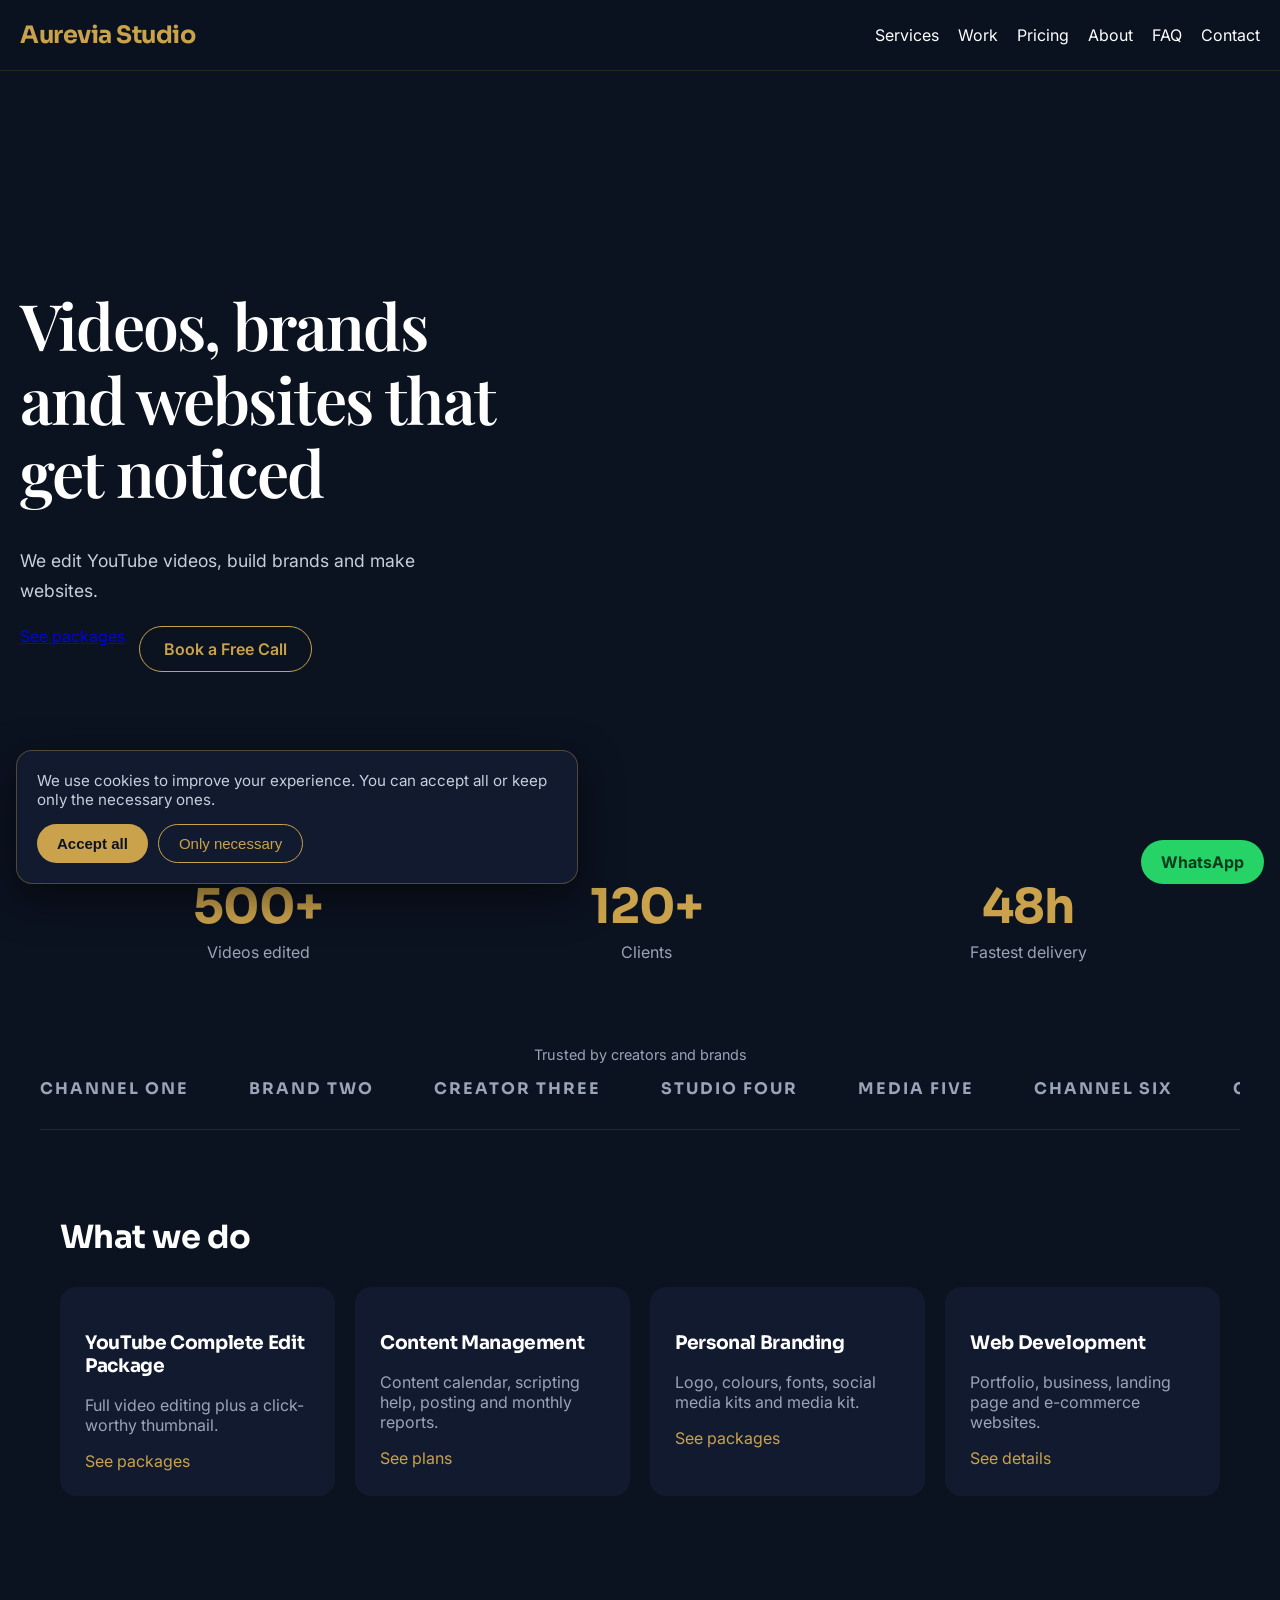
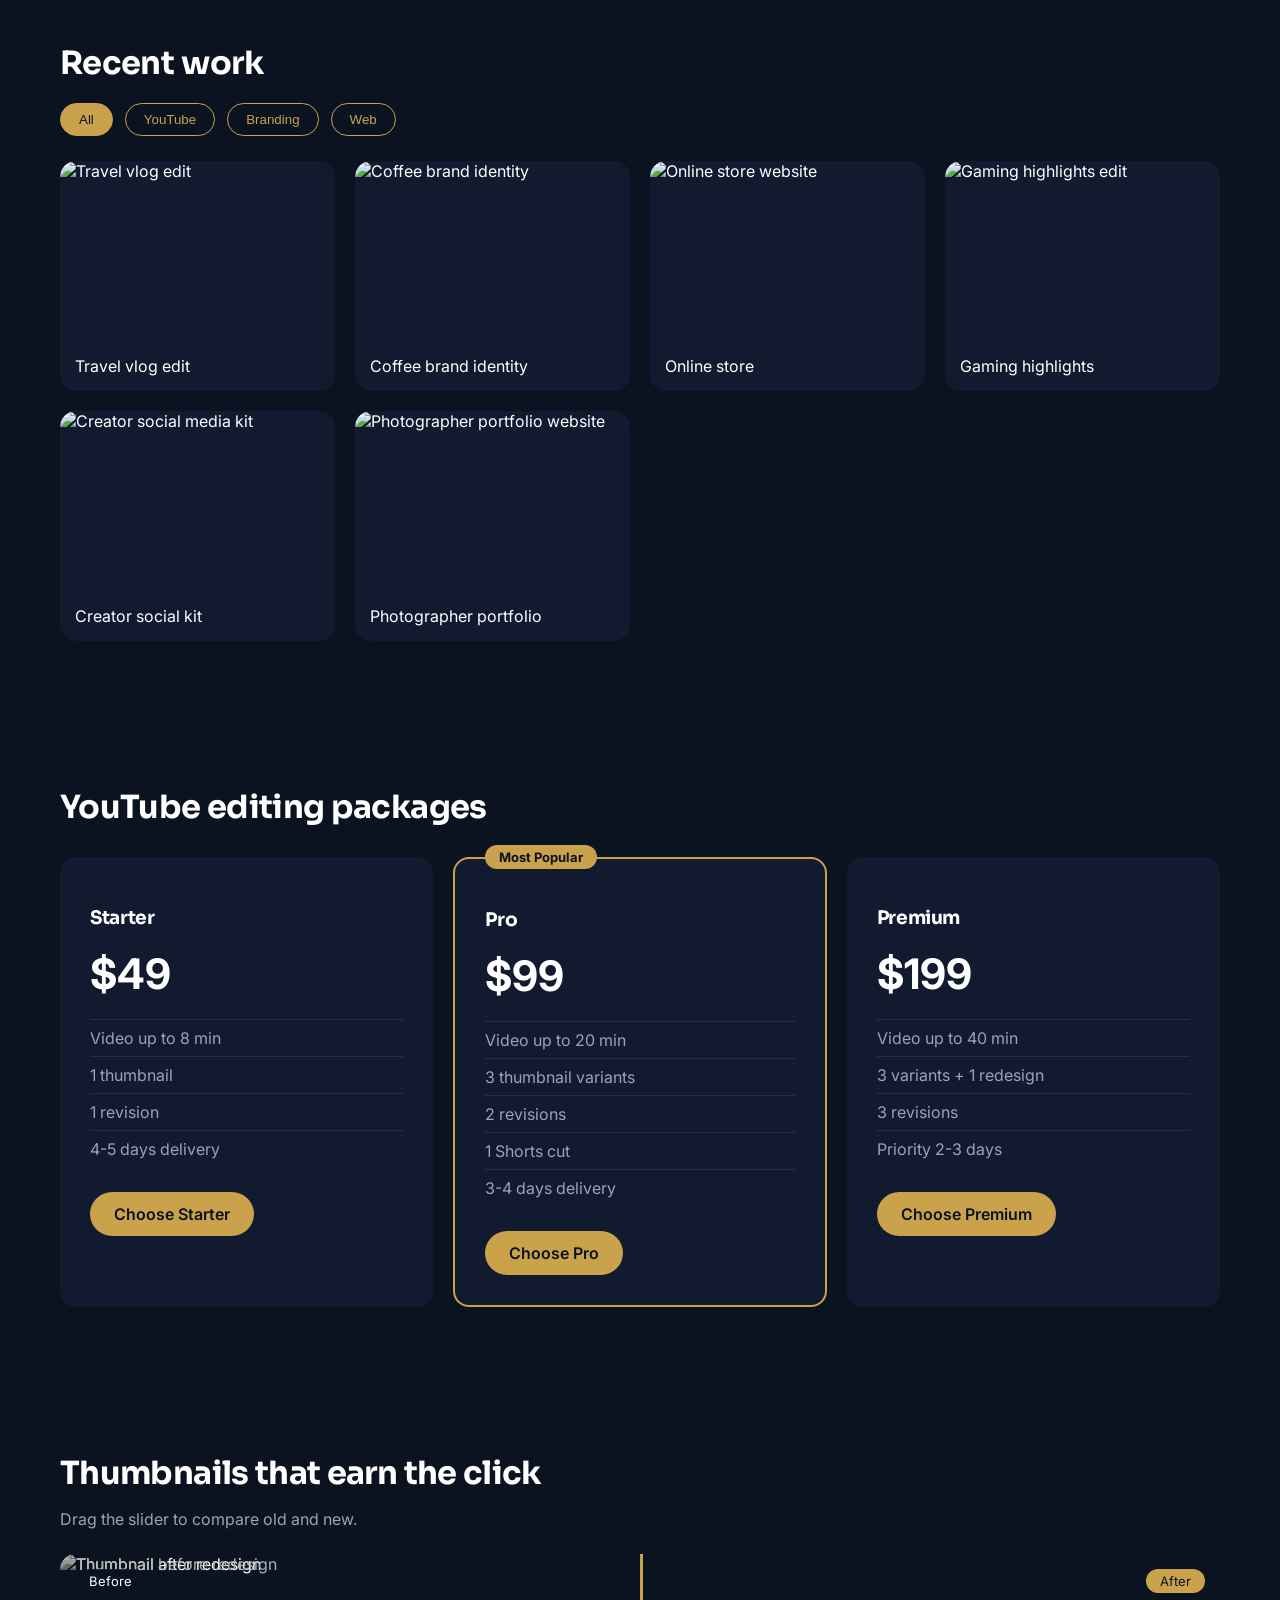
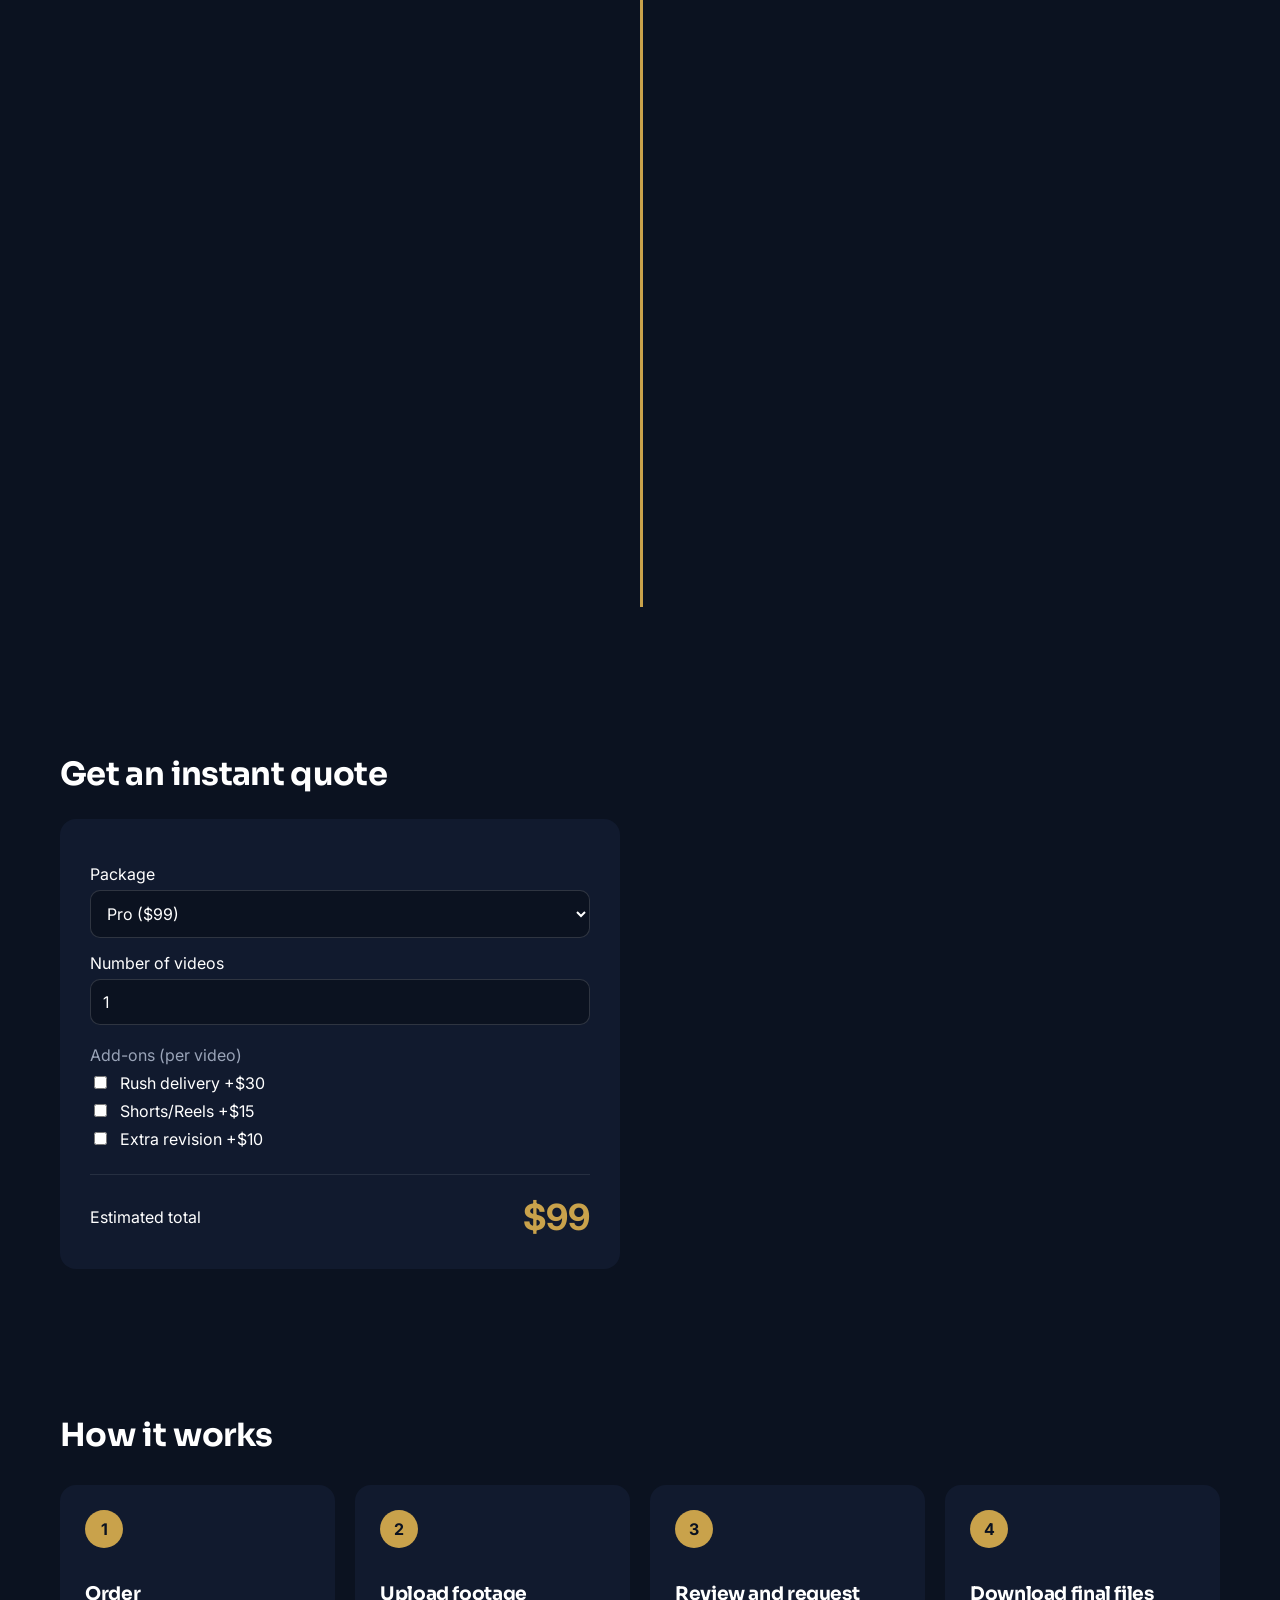
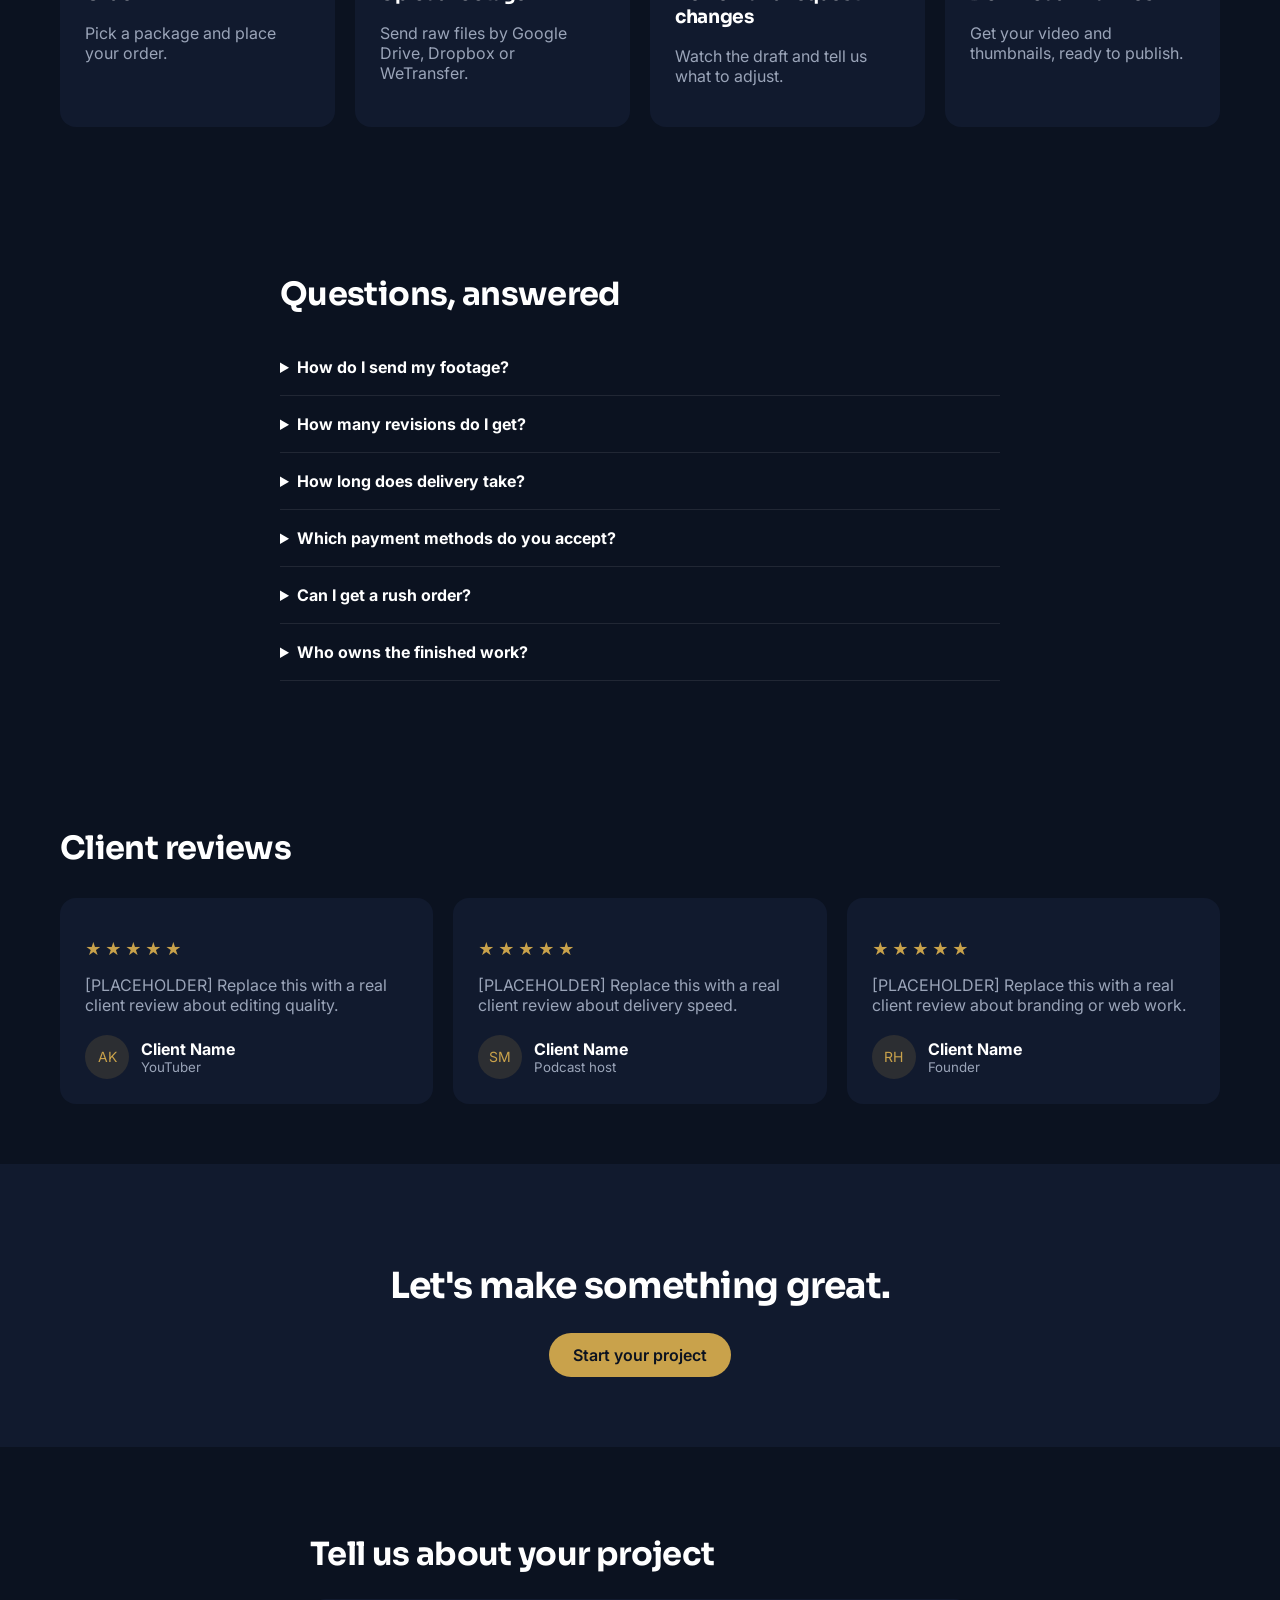
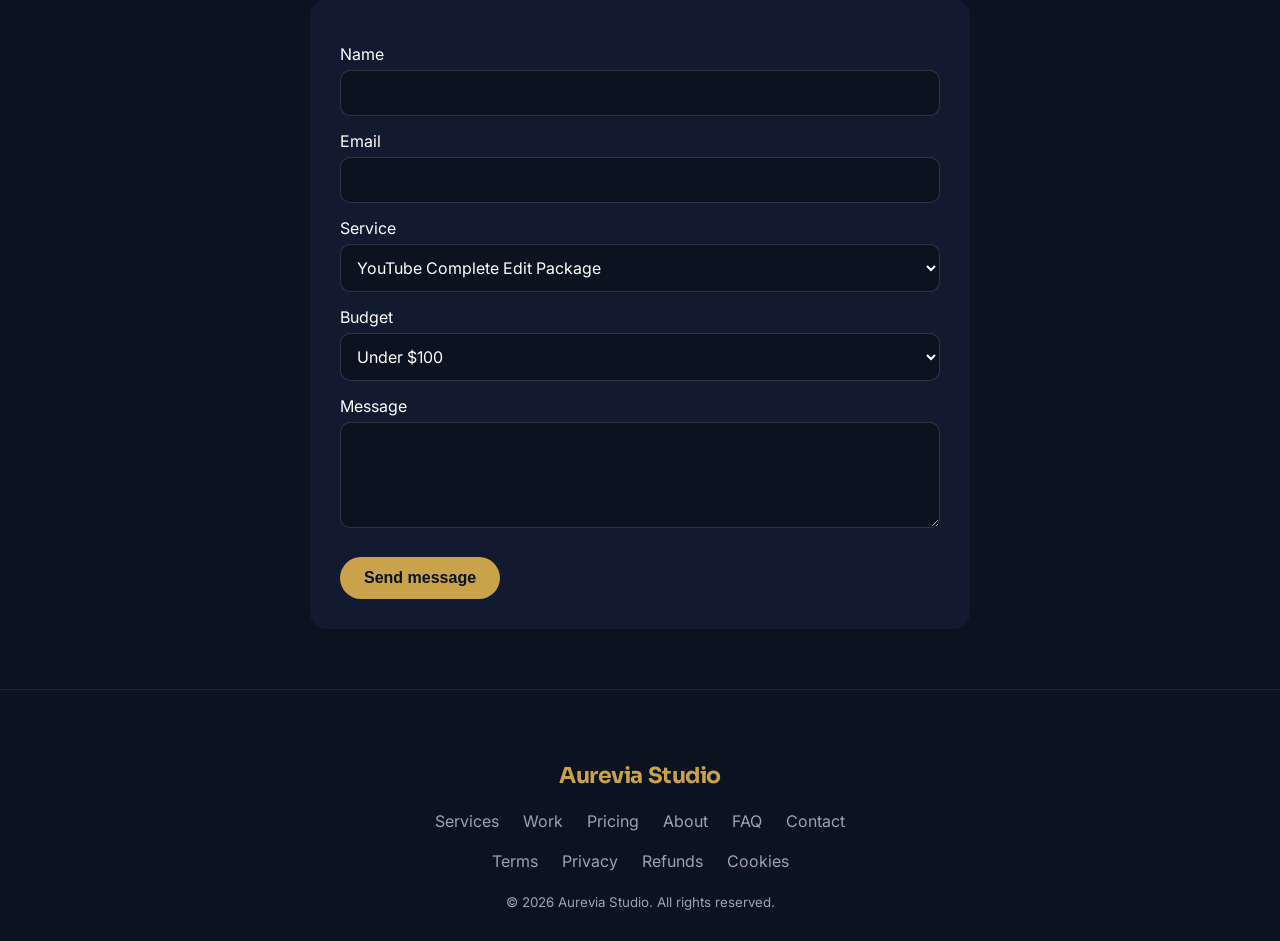
==== commit b08ccb72: "Remove unnecessary comments from index.html Removed comments related to keyboard navigation and vide" ====
--- a/index.html
+++ b/index.html
@@ -13,7 +13,7 @@
 </head>
 
 <body>
-      <!-- keyboard walon ke liye: Tab dabane par nazar aata hai -->
+     
   <a href="#main" class="skip-link">Skip to content</a>
 
 
@@ -36,7 +36,7 @@
 
      <section class="hero" id="main">
 
-    <!-- REPLACE: baad mein apni showreel ka link ya videos/showreel.mp4 -->
+
     <video class="hero-video" autoplay muted loop playsinline preload="metadata"
            poster="https://images.unsplash.com/photo-1492691527719-9d1e07e534b4?w=1600&q=70">
       <source src="https://interactive-examples.mdn.mozilla.net/media/cc0-videos/flower.mp4" type="video/mp4">
@@ -440,7 +440,7 @@
       <iframe id="lightbox-frame" src="" title="Video player" allow="autoplay; encrypted-media; fullscreen" allowfullscreen></iframe>
     </div>
   </div>
-    <!-- phone ka neeche wala bar -->
+  
   <nav class="mobile-bar" aria-label="Quick actions">
     <a href="#quote" class="mobile-order">Order</a>
     <a href="https://wa.me/92XXXXXXXXXX" target="_blank">WhatsApp</a>
@@ -449,4 +449,4 @@
     <script src="script.js"></script>
 </body>
 </html>
-   +   
